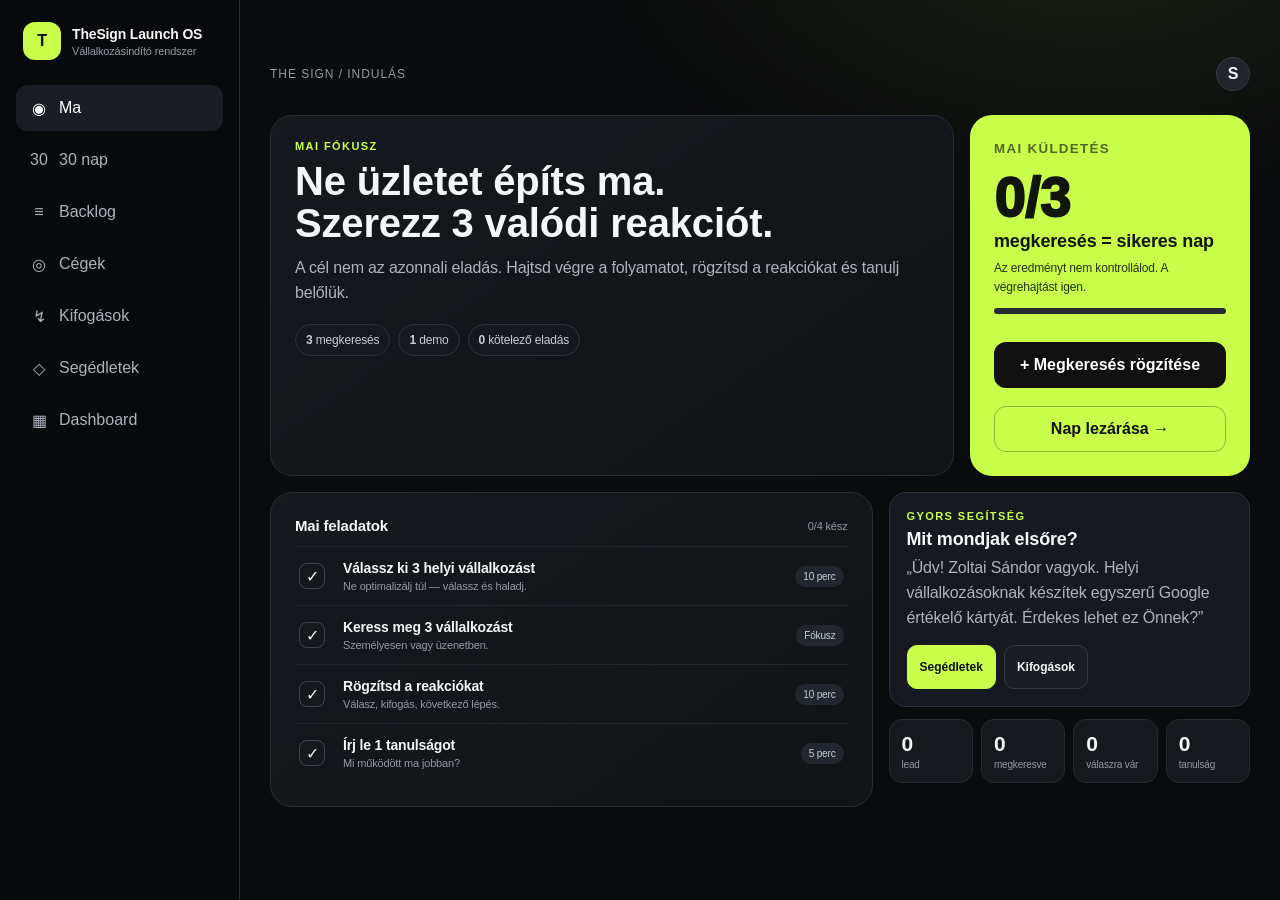
==== thesign-launch-os/index.html @ 96bec88f "Add safe deletion for company records" ====
<!doctype html>
<html lang="hu">
<head>
<meta charset="utf-8">
<meta name="viewport" content="width=device-width,initial-scale=1,viewport-fit=cover">
<meta name="theme-color" content="#0a0b0d">
<title>TheSign Launch OS</title>
<style>
:root{--bg:#0a0b0d;--panel:#121419;--panel2:#171a20;--line:#272c35;--text:#f5f6f7;--muted:#9299a5;--lime:#c9ff4a;--blue:#86a9ff;--red:#ff737b;--orange:#ffc078;--r:18px}
*{box-sizing:border-box;-webkit-tap-highlight-color:transparent}
html{background:var(--bg)}
body{margin:0;background:radial-gradient(900px 500px at 85% -8%,rgba(201,255,74,.08),transparent 58%),var(--bg);color:var(--text);font-family:Inter,-apple-system,BlinkMacSystemFont,"Segoe UI",sans-serif;letter-spacing:-.01em}
button{font:inherit;color:inherit;touch-action:manipulation}
.app{min-height:100vh;display:grid;grid-template-columns:240px minmax(0,1fr)}
.sidebar{position:sticky;top:0;height:100vh;border-right:1px solid var(--line);padding:22px 16px;background:rgba(8,9,11,.94)}
.brand{display:flex;align-items:center;gap:11px;margin:0 7px 25px}.logo{width:38px;height:38px;border-radius:12px;background:var(--lime);color:#0b0d0e;display:grid;place-items:center;font-weight:900}.brand b{font-size:14px}.brand small{display:block;color:var(--muted);font-size:11px;margin-top:2px}
.nav{display:flex;flex-direction:column;gap:6px}.nav button{border:0;background:transparent;text-align:left;padding:12px 13px;border-radius:12px;color:#adb3bd;cursor:pointer;display:flex;align-items:center;gap:10px;min-height:46px}.nav button.active{background:#1a1e24;color:#fff}.nav .ico{width:20px;text-align:center}
.main{width:100%;max-width:1420px;margin:auto;padding:24px 30px 60px}
.top{display:flex;justify-content:space-between;align-items:center;margin-bottom:24px}.crumb{font-size:12px;color:var(--muted);letter-spacing:.08em}.avatar{width:34px;height:34px;border:1px solid #343a45;border-radius:50%;display:grid;place-items:center;background:#20242b;font-weight:800}
.view{display:none}.view.active{display:block}
.hero{display:grid;grid-template-columns:minmax(0,1.45fr) minmax(280px,.55fr);gap:16px;margin-bottom:16px}
.card,.heroCard{background:linear-gradient(145deg,#15181d,#111316);border:1px solid var(--line);border-radius:22px;padding:24px}
.kicker{font-size:11px;font-weight:900;letter-spacing:.13em;text-transform:uppercase;color:var(--lime)}
h1{font-size:40px;line-height:1.04;margin:9px 0 12px}p{color:#adb3bd;line-height:1.55;margin:0}
.goal{background:var(--lime);color:#11150c;border-radius:22px;padding:24px;display:flex;flex-direction:column;justify-content:space-between}.goal small{font-weight:900;text-transform:uppercase;letter-spacing:.1em;opacity:.65}.goal .big{font-size:55px;font-weight:950;line-height:1;margin:14px 0 5px}.goal b{font-size:18px}.goal p{color:#273015;font-size:12px;margin-top:7px}.goal button{margin-top:10px;border:0;background:#111;color:white;border-radius:12px;padding:13px 15px;font-weight:850;cursor:pointer;min-height:46px}.goalActions{display:grid;gap:8px;margin-top:18px}.goal .secondary{background:transparent;color:#111;border:1px solid rgba(17,21,12,.3)}
.chips{display:flex;gap:8px;flex-wrap:wrap;margin-top:18px}.chip{font-size:12px;border:1px solid #2c313a;padding:8px 10px;border-radius:999px;color:#c8cdd5;background:#15191f}
.layout{display:grid;grid-template-columns:1.25fr .75fr;gap:16px}.sectionTitle{display:flex;justify-content:space-between;align-items:center;margin-bottom:12px}.sectionTitle h2{font-size:15px;margin:0}.sectionTitle span{font-size:11px;color:var(--muted)}
.task{display:grid;grid-template-columns:34px minmax(0,1fr) auto;gap:10px;align-items:center;padding:13px 4px;border-top:1px solid #20242b}.task:first-of-type{border-top:0}.check{width:26px;height:26px;border:1px solid #3c434e;border-radius:8px;background:#15181d;cursor:pointer;display:grid;place-items:center}.check.done{background:var(--lime);border-color:var(--lime);color:#111}.task.done .taskName{text-decoration:line-through;color:#777f8a}.taskName{font-size:14px;font-weight:720}.meta{font-size:11px;color:var(--muted);margin-top:4px}.tag{font-size:10px;padding:5px 8px;border-radius:999px;background:#22272f;color:#c7ccd4}
.help{background:#16191f;border:1px solid #2b3039;border-radius:17px;padding:17px}.help h3{margin:7px 0 6px;font-size:18px}.help .actions{display:flex;gap:8px;margin-top:15px}.btn{border:1px solid #333945;background:#1a1e24;border-radius:10px;padding:11px 12px;font-size:12px;font-weight:800;cursor:pointer;min-height:44px}.btn.primary{background:var(--lime);color:#111;border-color:var(--lime)}
.metrics{display:grid;grid-template-columns:repeat(4,1fr);gap:8px;margin-top:12px}.metric{background:#15181d;border:1px solid #252a32;border-radius:13px;padding:12px}.metric .n{font-size:21px;font-weight:900}.metric .t{font-size:10px;color:var(--muted);margin-top:3px}
.list{display:grid;gap:10px}.item{background:#14171c;border:1px solid #252a32;border-radius:15px;padding:15px}.item h3{font-size:14px;margin:0 0 6px}.item p{font-size:12px}.row{display:flex;justify-content:space-between;gap:12px;align-items:flex-start}.status{font-size:10px;padding:5px 8px;border-radius:999px;white-space:nowrap;background:#252a31;color:#bbc0c8}.status.hot{background:rgba(255,192,120,.12);color:var(--orange)}
.columns{display:grid;grid-template-columns:repeat(5,1fr);gap:10px}.col{background:#0f1115;border:1px solid #22262e;border-radius:16px;padding:11px;min-height:280px}.colhead{font-size:11px;font-weight:900;color:#cdd1d7;margin-bottom:10px}.lead{background:#15181d;border:1px solid #252a32;border-radius:13px;padding:12px;margin-bottom:8px}.lead h3{font-size:13px;margin:0 0 5px}.lead p{font-size:11px}
.grid3{display:grid;grid-template-columns:repeat(3,1fr);gap:10px}.quote{font-size:18px;font-weight:900;margin-bottom:8px}.response{margin-top:11px;padding-top:11px;border-top:1px solid #282d35;font-size:12px;line-height:1.5;color:#e2e6eb}.response b{color:var(--lime)}
.tool{cursor:pointer}.tool .go{color:var(--lime);font-size:11px;font-weight:900;margin-top:14px}.tool:hover{border-color:#3a414c}
.progress{display:grid;grid-template-columns:1fr 1fr;gap:14px}.bigProgress{font-size:48px;font-weight:950}.dashMetrics{display:grid;grid-template-columns:repeat(7,1fr);gap:10px;margin:14px 0}.dashMetric{background:#14171c;border:1px solid #252a32;border-radius:16px;padding:16px}.dashMetric .n{font-size:28px;font-weight:950}.dashMetric .t{font-size:11px;color:var(--muted);margin-top:4px}.cityGrid{display:grid;grid-template-columns:repeat(3,1fr);gap:10px}.cityCard{background:#111419;border:1px solid #252b34;border-radius:17px;padding:16px}.cityHead{display:flex;justify-content:space-between;gap:12px;align-items:center;margin-bottom:12px}.cityHead h3{margin:0;font-size:15px}.cityHead span{font-size:11px;color:var(--muted)}.cityStats{display:grid;grid-template-columns:repeat(6,1fr);gap:6px}.cityStat{background:#181c22;border-radius:10px;padding:9px 7px}.cityStat b{display:block;font-size:16px}.cityStat span{font-size:9px;color:#9299a5}.toolbar{display:flex;gap:8px;align-items:center;flex-wrap:wrap;margin-bottom:12px}.toolbar input,.toolbar select{background:#0f1216;color:#f5f6f7;border:1px solid #2d333d;border-radius:11px;padding:11px 12px;font:inherit;min-height:42px}.toolbar input{flex:1;min-width:180px}.leadTable{display:grid;gap:8px}.leadRow{display:grid;grid-template-columns:minmax(0,1.4fr) .8fr .8fr .8fr auto;gap:10px;align-items:center;background:#13161b;border:1px solid #252b33;border-radius:14px;padding:12px 13px}.leadRow strong{font-size:13px}.leadRow .sub{font-size:10px;color:var(--muted);margin-top:3px}.pill{font-size:10px;padding:5px 8px;border-radius:999px;background:#242a31;color:#c7cdd5;white-space:nowrap}.pill.waiting{background:rgba(134,169,255,.13);color:#a9c0ff}.pill.interested{background:rgba(201,255,74,.12);color:#d6ff79}.pill.no{background:rgba(255,115,123,.12);color:#ff959b}.pill.sold{background:rgba(201,255,74,.2);color:#e1ff9e}.followupBox{margin-top:14px}.empty{padding:20px;border:1px dashed #313741;border-radius:14px;color:#858d99;text-align:center;font-size:12px}.planWrap{display:grid;grid-template-columns:240px minmax(0,1fr);gap:14px}.planDays{display:grid;gap:7px;max-height:70vh;overflow:auto}.planDay{border:1px solid #272d36;background:#12151a;border-radius:12px;padding:11px;text-align:left;cursor:pointer}.planDay.active{border-color:var(--lime);background:#181d18}.planDay.done{opacity:.62}.planDay b{display:block;font-size:12px}.planDay span{font-size:10px;color:var(--muted)}.planDetail h2{margin:6px 0 8px;font-size:25px}.planChecklist{display:grid;gap:8px;margin-top:14px}.planCheck{display:flex;gap:10px;align-items:flex-start;background:#15191e;border:1px solid #292f38;border-radius:12px;padding:11px}.planCheck input{margin-top:3px}.phase{font-size:10px;color:var(--lime);font-weight:900;letter-spacing:.1em;text-transform:uppercase}.safetyGrid{display:grid;grid-template-columns:repeat(4,1fr);gap:10px}.safeCard{background:#14171c;border:1px solid #252b34;border-radius:15px;padding:15px}.safeCard b{display:block;font-size:13px;margin-bottom:5px}.safeCard span{font-size:11px;color:var(--muted)}.safeOk{color:var(--lime)!important}.safeWarn{color:var(--orange)!important}.backupActions{display:flex;gap:8px;flex-wrap:wrap;margin-top:12px}.backupActions .btn{min-width:130px}
.toast{position:fixed;right:20px;bottom:20px;background:#eff9d8;color:#162009;border-radius:12px;padding:12px 15px;font-size:12px;font-weight:900;opacity:0;transform:translateY(10px);transition:.2s;pointer-events:none;z-index:99}.toast.show{opacity:1;transform:none}.progressbar{height:6px;background:#242a32;border-radius:99px;overflow:hidden;margin-top:12px}.progressfill{height:100%;width:0;background:#111;border-radius:99px;transition:.25s}.iconBtn{border:1px solid #343a45;background:#171b21;color:#e8ebef;border-radius:10px;padding:9px 11px;font-size:11px;font-weight:800;cursor:pointer;min-height:40px}.iconBtn.danger{border-color:rgba(255,115,123,.35);color:#ff9ca2;background:rgba(255,115,123,.06)}.modalBack{position:fixed;inset:0;background:rgba(0,0,0,.68);backdrop-filter:blur(7px);z-index:80;display:none;align-items:flex-end;justify-content:center;padding:18px}.modalBack.open{display:flex}.modal{width:min(560px,100%);max-height:88vh;overflow:auto;background:#12151a;border:1px solid #303640;border-radius:22px;padding:20px;box-shadow:0 30px 90px rgba(0,0,0,.55)}.modal h2{margin:4px 0 8px;font-size:22px}.modal label{display:block;font-size:11px;color:#aeb5c0;margin:14px 0 6px}.modal input,.modal select,.modal textarea{width:100%;background:#0e1014;color:#f5f6f7;border:1px solid #303640;border-radius:11px;padding:12px;font:inherit;outline:none}.modal textarea{min-height:86px;resize:vertical}.modalActions{display:flex;gap:8px;justify-content:flex-end;margin-top:16px}.modalClose{background:transparent;border:1px solid #343a45}.modalSave{background:var(--lime);color:#10130b;border:0}.inlineActions{display:flex;gap:8px;flex-wrap:wrap;margin-top:12px}.miniNote{font-size:11px;color:#8f97a3;margin-top:8px}
@media(max-width:900px){
body{padding-bottom:calc(76px + env(safe-area-inset-bottom))}
.app{display:block}.sidebar{position:fixed;z-index:40;left:0;right:0;bottom:0;top:auto;height:calc(70px + env(safe-area-inset-bottom));padding:7px 6px env(safe-area-inset-bottom);border-right:0;border-top:1px solid var(--line);background:rgba(10,11,13,.97);backdrop-filter:blur(14px)}.brand{display:none}.nav{height:62px;display:grid;grid-template-columns:repeat(7,minmax(0,1fr));gap:2px;overflow:visible}.nav button{padding:5px 1px;min-height:54px;min-width:0;justify-content:center;border-radius:10px;flex-direction:column;gap:2px}.nav .ico{font-size:16px}.nav .label{display:block!important;font-size:8px;line-height:1;color:#9ca4af;white-space:nowrap}.nav button.active .label{color:#fff}.main{padding:16px 14px 18px}.top{margin-bottom:14px}.crumb{font-size:10px}h1{font-size:30px}.hero,.layout,.progress{grid-template-columns:1fr}.heroCard,.card,.goal{padding:18px;border-radius:18px}.goal .big{font-size:44px}.columns,.grid3{grid-template-columns:1fr 1fr}.task{grid-template-columns:34px minmax(0,1fr)}.task .tag{grid-column:2;justify-self:start}.metrics{grid-template-columns:repeat(2,1fr)}.dashMetrics{grid-template-columns:repeat(2,1fr)}.cityGrid{grid-template-columns:1fr}.cityStats{grid-template-columns:repeat(2,1fr)}.planWrap{grid-template-columns:1fr}.planDays{grid-template-columns:repeat(4,1fr);max-height:none}.safetyGrid{grid-template-columns:1fr}.leadRow{grid-template-columns:1fr}.leadRow .leadActions{grid-column:auto}.toolbar{align-items:stretch}.toolbar input,.toolbar select,.toolbar button{width:100%}.toast{left:14px;right:14px;bottom:calc(84px + env(safe-area-inset-bottom));text-align:center}
}
@media(max-width:520px){
.columns,.grid3{grid-template-columns:1fr}.planDays{grid-template-columns:repeat(3,1fr)}.nav .label{font-size:7.5px}.nav .ico{font-size:15px}
}
</style>
</head>
<body>
<div class="app">
<aside class="sidebar">
<div class="brand"><div class="logo">T</div><div class="txt"><b>TheSign Launch OS</b><small>Vállalkozásindító rendszer</small></div></div>
<nav class="nav">
<button class="active" data-view="today" aria-label="Ma"><span class="ico">◉</span><span class="label">Ma</span></button>
<button data-view="plan" aria-label="30 nap"><span class="ico">30</span><span class="label">30 nap</span></button><button data-view="backlog" aria-label="Backlog"><span class="ico">≡</span><span class="label">Backlog</span></button>
<button data-view="leads" aria-label="Cégek"><span class="ico">◎</span><span class="label">Cégek</span></button>
<button data-view="objections" aria-label="Kifogások"><span class="ico">↯</span><span class="label">Kifogások</span></button>
<button data-view="tools" aria-label="Segédletek"><span class="ico">◇</span><span class="label">Segédletek</span></button>
<button data-view="progress" aria-label="Dashboard"><span class="ico">▦</span><span class="label">Dashboard</span></button>
</nav>
</aside>
<main class="main">
<div class="top"><div class="crumb">THE SIGN / INDULÁS</div><div class="avatar">S</div></div>

<section class="view active" id="today">
<div class="hero">
<div class="heroCard"><div class="kicker">Mai fókusz</div><h1>Ne üzletet építs ma.<br>Szerezz 3 valódi reakciót.</h1><p>A cél nem az azonnali eladás. Hajtsd végre a folyamatot, rögzítsd a reakciókat és tanulj belőlük.</p><div class="chips"><span class="chip"><b>3</b> megkeresés</span><span class="chip"><b>1</b> demo</span><span class="chip"><b>0</b> kötelező eladás</span></div></div>
<div class="goal"><div><small>Mai küldetés</small><div class="big"><span id="outreachCount">0</span>/3</div><b>megkeresés = sikeres nap</b><p>Az eredményt nem kontrollálod. A végrehajtást igen.</p><div class="progressbar"><div id="missionFill" class="progressfill"></div></div></div><div class="goalActions"><button id="logOutreach">+ Megkeresés rögzítése</button><button id="closeDay" class="secondary">Nap lezárása →</button></div></div>
</div>
<div class="layout">
<div class="card"><div class="sectionTitle"><h2>Mai feladatok</h2><span id="taskCounter">0/4 kész</span></div>
<div class="task"><button class="check" aria-label="Feladat kész">✓</button><div><div class="taskName">Válassz ki 3 helyi vállalkozást</div><div class="meta">Ne optimalizálj túl — válassz és haladj.</div></div><span class="tag">10 perc</span></div>
<div class="task"><button class="check" aria-label="Feladat kész">✓</button><div><div class="taskName">Keress meg 3 vállalkozást</div><div class="meta">Személyesen vagy üzenetben.</div></div><span class="tag">Fókusz</span></div>
<div class="task"><button class="check" aria-label="Feladat kész">✓</button><div><div class="taskName">Rögzítsd a reakciókat</div><div class="meta">Válasz, kifogás, következő lépés.</div></div><span class="tag">10 perc</span></div>
<div class="task"><button class="check" aria-label="Feladat kész">✓</button><div><div class="taskName">Írj le 1 tanulságot</div><div class="meta">Mi működött ma jobban?</div></div><span class="tag">5 perc</span></div>
</div>
<div>
<div class="help"><div class="kicker">Gyors segítség</div><h3>Mit mondjak elsőre?</h3><p>„Üdv! Zoltai Sándor vagyok. Helyi vállalkozásoknak készítek egyszerű Google értékelő kártyát. Érdekes lehet ez Önnek?”</p><div class="actions"><button class="btn primary" data-go="tools">Segédletek</button><button class="btn" data-go="objections">Kifogások</button></div></div>
<div class="metrics"><div class="metric"><div class="n" id="metricLeads">12</div><div class="t">lead</div></div><div class="metric"><div class="n" id="metricOutreach">0</div><div class="t">megkeresve</div></div><div class="metric"><div class="n" id="metricWaiting">0</div><div class="t">válaszra vár</div></div><div class="metric"><div class="n" id="metricLessons">0</div><div class="t">tanulság</div></div></div>
</div>
</div>
</section>

<section class="view" id="plan">
<div class="heroCard" style="margin-bottom:14px"><div class="kicker">30 napos indulási terv</div><h1>Mindig tudd, mi a következő értelmes lépés.</h1><p>A terv a jelenlegi állapotodból indul: a termék működik, az árak megvannak, most a piacvalidáció és az első ismételhető értékesítési folyamat a cél.</p></div>
<div class="planWrap">
<div class="card"><div class="sectionTitle"><h2>Napok</h2><span id="planProgress">0/30</span></div><div id="planDays" class="planDays"></div></div>
<div class="card planDetail"><div class="phase" id="planPhase">Fázis</div><h2 id="planTitle">1. nap</h2><p id="planGoal"></p><div id="planChecklist" class="planChecklist"></div><div class="backupActions"><button id="planComplete" class="btn primary">Nap kész ✓</button><button id="planToBacklog" class="btn">Mai feladatok → Backlog</button></div></div>
</div>
</section>

<section class="view" id="backlog">
<div class="heroCard" style="margin-bottom:14px"><div class="kicker">Backlog</div><h1>Ami nem fért bele, nem kudarc.</h1><p>Itt parkol minden, amit nem akarsz elveszíteni, de ma nem kell elvégezned.</p></div>
<div class="card"><div class="sectionTitle"><h2>Nyitott feladatok</h2><button id="addBacklog" class="iconBtn">+ Új feladat</button></div><div class="list" id="backlogList">
<div class="item"><div class="row"><div><h3>Standard kártya végleges fotózása</h3><p>3 használható termékfotó természetes fényben.</p><div class="inlineActions"><button class="iconBtn toToday">→ Ma</button></div></div><span class="status hot">Következő</span></div></div>
<div class="item"><div class="row"><div><h3>3 mm-es sarokkerekítő beszerzése</h3><p>Gyártási minőség javítása; jelenleg nem blokkol.</p></div><span class="status">Később</span></div></div>
<div class="item"><div class="row"><div><h3>Egylapos árlista elkészítése</h3><p>Standard 4 990 Ft / Egyedi 6 990 Ft.</p><div class="inlineActions"><button class="iconBtn toToday">→ Ma</button></div></div><span class="status hot">Fontos</span></div></div>
<div class="item"><div class="row"><div><h3>Kifogásokból válasz-sablon</h3><p>Drága, megcsinálom magam, nem érdekel.</p></div><span class="status">Később</span></div></div>
</div></div>
</section>

<section class="view" id="leads">
<div class="heroCard" style="margin-bottom:14px"><div class="kicker">Vállalkozások</div><h1>Egy központi lista. Nulla dupla megkeresés.</h1><p>Rögzítsd a célpontot már a megkeresés előtt. A név + település kombináció alapján a rendszer kiszűri a duplikációkat.</p></div>
<div class="card">
<div class="sectionTitle"><h2>Vállalkozáslista</h2><button id="addLead" class="iconBtn">+ Új vállalkozás</button></div>
<div class="toolbar"><input id="leadSearch" placeholder="Keresés név vagy település alapján…"><select id="leadCityFilter"><option value="">Minden település</option></select><select id="leadStatusFilter"><option value="">Minden státusz</option><option value="new">Új</option><option value="waiting">Válaszra vár</option><option value="later">Follow-up</option><option value="interested">Érdekli / demo</option><option value="no">Nem érdeklődik</option><option value="sold">Megrendelte</option></select></div>
<div id="leadList" class="leadTable"></div>
</div>
</section>

<section class="view" id="objections">
<div class="heroCard" style="margin-bottom:14px"><div class="kicker">Kifogáskönyvtár</div><h1>A „nem” adat. Nem ítélet.</h1><p>Értsd meg, mi lehet a mondat mögött, kérdezz vissza, és tudd, mikor kell lezárni.</p></div>
<div class="grid3">
<div class="item"><div class="quote">„Nem érdekel.”</div><p>Lehet reflex vagy valódi érdektelenség.</p><div class="response"><b>Válasz:</b> „Rendben. Egy gyors kérdés: maga a Google-értékelések gyűjtése nem fontos, vagy egyszerűen most nem aktuális?”</div></div>
<div class="item"><div class="quote">„Ez drága.”</div><p>Előbb derítsd ki, mihez képest.</p><div class="response"><b>Válasz:</b> „Értem. Mi lenne az az árszint, amit ön reálisnak érezne ezért?”</div></div>
<div class="item"><div class="quote">„Megcsinálom magam.”</div><p>Lehet, hogy tényleg meg tudja.</p><div class="response"><b>Válasz:</b> „Teljesen rendben. Nálam főleg azt fizeti meg, hogy készre kapja és ne kelljen vele foglalkoznia.”</div></div>
<div class="item"><div class="quote">„Humbug.”</div><p>Ne a sértő szóra reagálj.</p><div class="response"><b>Válasz:</b> „Értem. Mi az, ami ebből önnek humbugnak tűnik?”</div></div>
<div class="item"><div class="quote">„Van már QR-kódunk.”</div><p>Ez információ, nem vereség.</p><div class="response"><b>Válasz:</b> „Szuper. Mennyire használják ténylegesen a vendégek?”</div></div>
<div class="item"><div class="quote">„Ne zaklasson.”</div><p>Itt nincs második kör.</p><div class="response"><b>Válasz:</b> „Rendben, elnézést a zavarásért. Nem keresem többet.”</div></div>
</div>
</section>

<section class="view" id="tools">
<div class="heroCard" style="margin-bottom:14px"><div class="kicker">Segédletek</div><h1>Pont azt kapd meg, amire most szükséged van.</h1><p>Checklist, szöveg, reakcióminta vagy rövid instrukció.</p></div>
<div class="grid3">
<div class="item tool"><h3>Első megkeresés — 30 mp</h3><p>Nyitómondat, kérdés és mikor állj meg.</p><div class="go">MEGNYITÁS →</div></div>
<div class="item tool"><h3>Google profil gyorscheck</h3><p>Nem SEO audit. Csak alapvető kontextus.</p><div class="go">CHECKLIST →</div></div>
<div class="item tool"><h3>Kifogáskezelő</h3><p>A leggyakoribb mondatok és természetes válaszok.</p><div class="go">MEGNYITÁS →</div></div>
<div class="item tool"><h3>Demo forgatókönyv</h3><p>20 másodperces NFC demo túleladás nélkül.</p><div class="go">MEGNYITÁS →</div></div>
<div class="item tool"><h3>Gyártási workflow</h3><p>Dahle 502 → 3 mm sarok → pozicionálás → hinge method.</p><div class="go">MEGNYITÁS →</div></div>
<div class="item tool"><h3>Napi lezárás</h3><p>3 kérdés, hogy a tapasztalat ne vesszen el.</p><div class="go">MEGNYITÁS →</div></div>
</div>
</section>

<section class="view" id="progress">
<div class="heroCard" style="margin-bottom:14px"><div class="kicker">Területi áttekintés</div><h1>Lásd, melyik településen hol tartasz.</h1><p>A teljes outreach egy helyen: lefedettség, státuszok, válaszra várók, érdeklődők és következő follow-upok.</p></div>
<div class="dashMetrics">
<div class="dashMetric"><div class="n" id="dashTotal">0</div><div class="t">összes vállalkozás</div></div>
<div class="dashMetric"><div class="n" id="dashContacted">0</div><div class="t">megkeresett</div></div>
<div class="dashMetric"><div class="n" id="dashWaiting">0</div><div class="t">válaszra vár</div></div>
<div class="dashMetric"><div class="n" id="dashInterested">0</div><div class="t">érdeklődik / demo</div></div>
<div class="dashMetric"><div class="n" id="dashSold">0</div><div class="t">megrendelés</div></div><div class="dashMetric"><div class="n" id="dashNo">0</div><div class="t">nem érdeklődik</div></div><div class="dashMetric"><div class="n" id="dashRate">0%</div><div class="t">érdeklődési ráta</div></div>
</div>
<div class="card" style="margin-bottom:14px"><div class="sectionTitle"><h2>Települések</h2><span id="cityCount">0 település</span></div><div id="cityDashboard" class="cityGrid"></div></div>
<div class="card followupBox"><div class="sectionTitle"><h2>Következő follow-upok</h2><span>ne vesszen el senki</span></div><div id="followupList" class="leadTable"></div></div>
<div class="card followupBox"><div class="sectionTitle"><h2>Adatbiztonság</h2><span id="backupStatus">helyi mentés</span></div>
<div class="safetyGrid">
<div class="safeCard"><b>Helyi adatbázis</b><span id="idbStatus">Ellenőrzés…</span></div>
<div class="safeCard"><b>Tartós tárhely</b><span id="persistStatus">Ellenőrzés…</span></div>
<div class="safeCard"><b>Automatikus snapshot</b><span id="snapshotStatus">Ellenőrzés…</span></div>
<div class="safeCard"><b>GitHub adatvédelem</b><span class="safeOk">Az üzleti adatok nem kerülnek GitHubra</span></div>
</div>
<div class="backupActions"><button id="backupNow" class="btn primary">Backup letöltése</button><button id="restoreBackup" class="btn">Backup visszaállítása</button><button id="makeSnapshot" class="btn">Snapshot most</button></div>
<input id="restoreFile" type="file" accept="application/json,.json" hidden>
</div>
</section>
</main>
</div>
<div class="modalBack" id="outreachModal"><div class="modal">
<div class="kicker">Megkeresés rögzítése</div><h2>Mi történt?</h2>
<label>Vállalkozás</label><input id="outBusiness" placeholder="pl. Minta Fodrászat"><label>Település</label><input id="outCity" list="cityOptions" autocomplete="off" placeholder="pl. Szarvas">
<label>Megkeresés módja</label><select id="outChannel"><option value="personal">Személyesen</option><option value="email">E-mail</option><option value="messenger">Messenger</option><option value="phone">Telefon</option><option value="other">Egyéb</option></select><label>Státusz</label><select id="outResult"><option value="waiting">Válaszra vár</option><option value="no">Nem érdeklődik</option><option value="later">Később / follow-up</option><option value="interested">Érdekli / demo</option><option value="sold">Megrendelte</option></select><label>Follow-up dátum</label><input id="outFollowup" type="date">
<label>Kifogás / reakció</label><input id="outObjection" placeholder="pl. Drágának tűnik">
<label>Mit tanultál?</label><textarea id="outLesson" placeholder="Egy mondat is elég."></textarea>
<div class="modalActions"><button class="btn modalClose" data-close="outreachModal">Mégse</button><button class="btn modalSave" id="saveOutreach">Mentés</button></div>
</div></div>

<div class="modalBack" id="leadModal"><div class="modal">
<div class="kicker">Új vállalkozás</div><h2>Vedd fel a célpontlistára</h2>
<label>Vállalkozás neve</label><input id="leadBusiness" placeholder="pl. Aranyolló Fodrászat">
<label>Település</label><input id="leadCity" list="cityOptions" autocomplete="off" placeholder="pl. Gyomaendrőd">
<label>Kapcsolati csatorna / elérhetőség</label><input id="leadContact" placeholder="pl. Messenger / hello@pelda.hu">
<label>Megjegyzés</label><textarea id="leadNote" placeholder="Miért lehet jó célpont?"></textarea>
<div class="modalActions"><button class="btn modalClose" data-close="leadModal">Mégse</button><button class="btn modalSave" id="saveLead">Mentés</button></div>
</div></div>

<div class="modalBack" id="editLeadModal"><div class="modal">
<div class="kicker">Vállalkozás szerkesztése</div><h2>Adatok frissítése</h2>
<input id="editLeadId" type="hidden">
<label>Vállalkozás neve</label><input id="editLeadBusiness">
<label>Település</label><input id="editLeadCity" list="cityOptions" autocomplete="off">
<label>Kapcsolati csatorna / elérhetőség</label><input id="editLeadContact">
<label>Státusz</label><select id="editLeadStatus"><option value="new">Új</option><option value="waiting">Válaszra vár</option><option value="later">Follow-up</option><option value="interested">Érdekli / demo</option><option value="no">Nem érdeklődik</option><option value="sold">Megrendelte</option></select>
<label>Megjegyzés</label><textarea id="editLeadNote"></textarea>
<div class="modalActions"><button class="btn modalClose" data-close="editLeadModal">Mégse</button><button class="btn modalSave" id="saveLeadEdit">Mentés</button></div>
</div></div>

<div class="modalBack" id="dayModal"><div class="modal">
<div class="kicker">Napi lezárás</div><h2>3 perc. Ennyi elég.</h2>
<label>Mi ment ma jól?</label><textarea id="dayGood"></textarea>
<label>Mi volt nehéz?</label><textarea id="dayHard"></textarea>
<label>Mi legyen a holnapi első lépés?</label><textarea id="dayNext"></textarea>
<div class="modalActions"><button class="btn modalClose" data-close="dayModal">Mégse</button><button class="btn modalSave" id="saveDay">Nap lezárása</button></div>
</div></div>

<div class="modalBack" id="simpleModal"><div class="modal">
<div class="kicker" id="simpleKicker">Segédlet</div><h2 id="simpleTitle">Segédlet</h2><div id="simpleBody"></div>
<div class="modalActions"><button class="btn modalSave" data-close="simpleModal">Bezárás</button></div>
</div></div>

<datalist id="cityOptions"></datalist><div id="toast" class="toast">Mentve ✓</div>
<script>
(function(){
const nav=[...document.querySelectorAll(".nav button")], views=[...document.querySelectorAll(".view")], toast=document.getElementById("toast");
const state=JSON.parse(localStorage.getItem("ts_state")||'{"outreach":[],"days":[],"backlog":[],"leads":[]}');
state.outreach=state.outreach||[]; state.days=state.days||[]; state.backlog=state.backlog||[]; state.leads=state.leads||[]; state.plan=state.plan||{current:1,completed:[],checks:{}};
const PLAN=[
{p:"Alapok",t:"Ajánlat véglegesítése",g:"A termék, ár és ígéret legyen egyértelmű.",c:["Standard kártya: 4 990 Ft","Egyedi kártya: 6 990 Ft","Írd le egy mondatban, mit kap az ügyfél"]},
{p:"Piac",t:"Első céltelepülés és 10 vállalkozás",g:"Kezdj fókuszált listával, ne végtelen kutatással.",c:["Válaszd ki az első települést","Rögzíts 10 vállalkozást az appban","Ellenőrizd, nincs duplikáció"]},
{p:"Piac",t:"3 személyre szabott megközelítés",g:"Készülj három valós megkeresésre.",c:["Válassz 3 céget","Nézd meg röviden a Google profiljukat","Írj 1-1 személyes nyitómondatot"]},
{p:"Értékesítés",t:"Első 3 megkeresés",g:"A cél reakciót szerezni, nem bizonyítani.",c:["3 megkeresés","Csatorna rögzítése","Minden reakció státuszolása"]},
{p:"Tanulás",t:"Első visszajelzések feldolgozása",g:"Nézd meg, milyen mondatok és kifogások ismétlődnek.",c:["Kifogások összegyűjtése","1 tanulság leírása","Nyitómondat finomítása"]},
{p:"Értékesítés",t:"Második outreach kör",g:"Újabb 3 vállalkozás, a tanulságokkal javítva.",c:["3 új megkeresés","Follow-upok beállítása","Státuszok frissítése"]},
{p:"Review",t:"Heti mini review",g:"Az első hétből legyen használható rendszer.",c:["Megkeresések száma","Válaszok száma","Leggyakoribb kifogás","Következő hét fókusza"]},
{p:"Piac",t:"Második település előkészítése",g:"Kezdd bővíteni a területi lefedettséget.",c:["Település kiválasztása","10 új célpont","Duplikáció ellenőrzése"]},
{p:"Értékesítés",t:"Írásos megkeresések tesztje",g:"Teszteld az e-mail / Messenger csatornát.",c:["3 írásos megkeresés","Válaszra vár státusz","Follow-up dátum"]},
{p:"Értékesítés",t:"Személyes / telefonos teszt",g:"Hasonlítsd össze a csatornákat.",c:["2-3 megkeresés","Csatorna pontos rögzítése","Reakciók összevetése"]},
{p:"Termék",t:"Demo csiszolása",g:"20 másodperc alatt érthető legyen a termék.",c:["NFC bemutató","QR fallback","Zárómondat gyakorlása"]},
{p:"Bizalom",t:"Termékfotó és egyszerű sales lap",g:"Legyen egy kulturált vizuális anyagod.",c:["3 jó termékfotó","Rövid előnylista","Árak feltüntetése"]},
{p:"Follow-up",t:"Első follow-up nap",g:"Ne vesszen el az, aki nem válaszolt.",c:["Esedékes follow-upok","Rövid emlékeztető","Státusz frissítése"]},
{p:"Review",t:"2. heti review",g:"Település és csatorna alapján nézd az adatot.",c:["Érdeklődési ráta","Válaszarány","Legjobb csatorna","Következő fókusz"]},
{p:"Értékesítés",t:"Első komoly érdeklődő lezárása",g:"Következő konkrét lépés legyen, ne lebegjen.",c:["Demo / kérdések","Ár megerősítése","Döntési következő lépés"]},
{p:"Kifogások",t:"Ár-kifogások elemzése",g:"Különítsd el az árproblémát az értékproblémától.",c:["3 árkifogás visszanézése","Válasz finomítása","Ne diszkontálj reflexből"]},
{p:"Piac",t:"Harmadik település",g:"Bővíts, de tartsd meg a rendszert.",c:["10 célpont","Település-autocomplete használata","Prioritás kiválasztása"]},
{p:"Értékesítés",t:"Nagyobb outreach kör",g:"5 megkeresés egy nap alatt.",c:["5 megkeresés","Minden státusz rögzítése","Napi tanulság"]},
{p:"Follow-up",t:"Válaszra várók takarítása",g:"Ne maradjon elfelejtett lead.",c:["Minden várakozó átnézése","Follow-up dátum","Nem relevánsak lezárása"]},
{p:"Ügyfél",t:"Első megrendelés workflow",g:"A vásárlás után is legyen folyamat.",c:["Adatok bekérése","Kártya gyártása","NFC + QR teszt","Átadás"]},
{p:"Ügyfél",t:"Visszajelzés kérése",g:"Tanuld meg, milyen volt ügyfélként végigmenni a folyamaton.",c:["Rövid feedback","Mi volt világos?","Mi volt bizonytalan?"]},
{p:"Bizalom",t:"Mini esettanulmány",g:"Az első valós tapasztalatból legyen bizonyíték.",c:["Probléma","Megoldás","Ügyfél reakciója"]},
{p:"Ajánlás",t:"Referral teszt",g:"Kérdezd meg, ismer-e más vállalkozást, akinek hasznos lehet.",c:["1 ajánláskérés","Ajánlott lead rögzítése","Forrás megjelölése jegyzetben"]},
{p:"Review",t:"3. heti review",g:"Már adatból dönts a következő lépésekről.",c:["Települések összevetése","Érdeklődési ráta","Csatornák","Kifogások"]},
{p:"Optimalizálás",t:"Legjobb település duplázása",g:"Ahol jobb a reakció, ott menj mélyebbre.",c:["Hiányzó célpontok","5 új megkeresés","Follow-upok"]},
{p:"Optimalizálás",t:"Legjobb csatorna duplázása",g:"Használd többet azt, ami eddig működött.",c:["Csatorna kiválasztása","5 outreach","Eredmény összevetése"]},
{p:"Rendszer",t:"Gyártási folyamat standardizálása",g:"Az eladás után ne káosz legyen.",c:["Vágás","3 mm sarok","Pozicionálás","Teszt","Átadás"]},
{p:"Rendszer",t:"CRM takarítás",g:"Minden leadnek legyen értelmes státusza.",c:["Újak átnézése","Várakozók átnézése","Lezártak rendbetétele"]},
{p:"Pénz",t:"Árazás és margin review",g:"Nézd meg, hogy az ár valóban fenntartható-e.",c:["Anyagköltség","Időráfordítás","4 990 / 6 990 Ft értékelése","Ne változtass kevés adatból"]},
{p:"Döntés",t:"30 napos összegzés és következő ciklus",g:"Döntsd el, mit ismételsz a következő 30 napban.",c:["Összes megkeresés","Érdeklődési ráta","Megrendelések","Legjobb település","Legjobb csatorna","Következő 30 nap fókusza"]}
];

let DB=null;
function openDB(){return new Promise((resolve,reject)=>{const req=indexedDB.open("TheSignLaunchOS",1);req.onupgradeneeded=e=>{const db=e.target.result;if(!db.objectStoreNames.contains("state"))db.createObjectStore("state");if(!db.objectStoreNames.contains("snapshots"))db.createObjectStore("snapshots",{keyPath:"id"})};req.onsuccess=()=>{DB=req.result;resolve(DB)};req.onerror=()=>reject(req.error)})}
function idbPut(store,key,value){return new Promise((resolve,reject)=>{if(!DB)return resolve();const tx=DB.transaction(store,"readwrite");const st=tx.objectStore(store);const req=key===null?st.put(value):st.put(value,key);req.onsuccess=()=>resolve();req.onerror=()=>reject(req.error)})}
function idbGet(store,key){return new Promise((resolve,reject)=>{if(!DB)return resolve(null);const req=DB.transaction(store,"readonly").objectStore(store).get(key);req.onsuccess=()=>resolve(req.result||null);req.onerror=()=>reject(req.error)})}
function idbAll(store){return new Promise((resolve,reject)=>{if(!DB)return resolve([]);const req=DB.transaction(store,"readonly").objectStore(store).getAll();req.onsuccess=()=>resolve(req.result||[]);req.onerror=()=>reject(req.error)})}
async function makeSnapshot(label="auto"){const snap={id:Date.now(),at:new Date().toISOString(),label,data:JSON.parse(JSON.stringify(state))};await idbPut("snapshots",null,snap);const all=await idbAll("snapshots");if(all.length>40){all.sort((a,b)=>a.id-b.id);const tx=DB.transaction("snapshots","readwrite"),st=tx.objectStore("snapshots");all.slice(0,all.length-40).forEach(x=>st.delete(x.id))}updateSafety()}
async function mirrorState(){try{await idbPut("state","current",{at:new Date().toISOString(),data:state});const last=Number(localStorage.getItem("ts_last_snapshot")||0);if(Date.now()-last>21600000){await makeSnapshot("auto");localStorage.setItem("ts_last_snapshot",String(Date.now()))}}catch(e){console.warn(e)}}
async function initStorage(){try{await openDB();document.getElementById("idbStatus").textContent="Aktív · IndexedDB";document.getElementById("idbStatus").className="safeOk";const rec=await idbGet("state","current");if(rec&&rec.data){const localStamp=localStorage.getItem("ts_state_saved_at")||"";if(rec.at>localStamp){Object.keys(state).forEach(k=>delete state[k]);Object.assign(state,rec.data);localStorage.setItem("ts_state",JSON.stringify(state))}}if(navigator.storage&&navigator.storage.persist){const persisted=await navigator.storage.persisted();const granted=persisted||await navigator.storage.persist();document.getElementById("persistStatus").textContent=granted?"Engedélyezve":"A böngésző kezeli";document.getElementById("persistStatus").className=granted?"safeOk":"safeWarn"}else{document.getElementById("persistStatus").textContent="Nem támogatott ezen a böngészőn";document.getElementById("persistStatus").className="safeWarn"}await mirrorState();render()}catch(e){document.getElementById("idbStatus").textContent="Hiba · localStorage marad aktív";document.getElementById("idbStatus").className="safeWarn"}updateSafety()}
async function updateSafety(){try{const all=await idbAll("snapshots");const last=all.sort((a,b)=>b.id-a.id)[0];document.getElementById("snapshotStatus").textContent=last?new Date(last.at).toLocaleString("hu-HU"):"Még nincs";document.getElementById("snapshotStatus").className=last?"safeOk":"safeWarn"}catch{}}

function norm(s){return (s||"").toLowerCase().normalize("NFD").replace(/[\u0300-\u036f]/g,"").replace(/[^a-z0-9]+/g," ").trim()}
function knownCities(){return [...new Set(state.leads.map(x=>x.city).filter(Boolean))].sort((a,b)=>a.localeCompare(b,"hu"))}
function canonicalCity(raw){
  const v=(raw||"").trim(); if(!v) return "";
  const exact=knownCities().find(c=>norm(c)===norm(v)); if(exact) return exact;
  const prefix=knownCities().filter(c=>norm(c).startsWith(norm(v)));
  return prefix.length===1 ? prefix[0] : v;
}
function renderCityOptions(){
  const dl=document.getElementById("cityOptions"); if(!dl) return;
  dl.innerHTML=knownCities().map(c=>'<option value="'+esc(c)+'"></option>').join("");
}
function id(){return Date.now().toString(36)+Math.random().toString(36).slice(2,7)}
function esc(s){return String(s||"").replace(/[&<>"']/g,m=>({"&":"&amp;","<":"&lt;",">":"&gt;",'"':"&quot;","'":"&#039;"}[m]))}
function statusText(s){return ({new:"Új",waiting:"Válaszra vár",later:"Follow-up",interested:"Érdekli / demo",no:"Nem érdeklődik",sold:"Megrendelte"})[s]||"Új"}
function channelText(s){return ({personal:"Személyes",email:"E-mail",messenger:"Messenger",phone:"Telefon",other:"Egyéb"})[s]||""}
function save(){localStorage.setItem("ts_state",JSON.stringify(state));localStorage.setItem("ts_state_saved_at",new Date().toISOString());render();renderCityOptions();mirrorState()}
function ping(msg){toast.textContent=msg||"Mentve ✓";toast.classList.add("show");clearTimeout(window.__t);window.__t=setTimeout(()=>toast.classList.remove("show"),1700)}
function openView(v){nav.forEach(b=>b.classList.toggle("active",b.dataset.view===v));views.forEach(x=>x.classList.toggle("active",x.id===v));localStorage.setItem("ts_view",v);window.scrollTo(0,0)}
nav.forEach(b=>b.addEventListener("click",()=>openView(b.dataset.view)));
document.querySelectorAll("[data-go]").forEach(b=>b.addEventListener("click",()=>openView(b.dataset.go)));
function openModal(x){document.getElementById(x).classList.add("open")}
function closeModal(x){document.getElementById(x).classList.remove("open")}
document.querySelectorAll("[data-close]").forEach(b=>b.addEventListener("click",()=>closeModal(b.dataset.close)));
document.querySelectorAll(".modalBack").forEach(m=>m.addEventListener("click",e=>{if(e.target===m)m.classList.remove("open")}));

// Migrate earlier outreach into master lead registry once.
if(state.leads.length===0 && state.outreach.length){
 state.outreach.forEach(o=>state.leads.push({id:id(),business:o.business||"Korábbi megkeresés",city:o.city||"Nincs megadva",contact:"",note:"Migrált korábbi megkeresés",status:o.result||"waiting",channel:o.channel||"",followup:o.followup||"",lastContact:o.at||"",history:[o]}));
 localStorage.setItem("ts_state",JSON.stringify(state));
}
function findLead(business,city){const bn=norm(business),cn=norm(city);return state.leads.find(l=>norm(l.business)===bn&&norm(l.city)===cn)}
function addOrUpdateFromOutreach(item){
 let lead=findLead(item.business,item.city);
 if(!lead){lead={id:id(),business:item.business,city:item.city,contact:"",note:"",status:item.result,channel:item.channel,followup:item.followup,lastContact:item.at,history:[]};state.leads.push(lead)}
 lead.status=item.result;lead.channel=item.channel;lead.followup=item.followup;lead.lastContact=item.at;lead.history=lead.history||[];lead.history.push(item);return lead;
}

let selectedPlanDay=Math.min(30,Math.max(1,state.plan.current||1));
function renderPlan(){
 const wrap=document.getElementById("planDays");if(!wrap)return;
 wrap.innerHTML=PLAN.map((d,i)=>{const n=i+1,done=state.plan.completed.includes(n);return '<button class="planDay '+(selectedPlanDay===n?"active ":"")+(done?"done":"")+'" data-day="'+n+'"><b>'+n+'. nap</b><span>'+esc(d.t)+'</span></button>'}).join("");
 document.getElementById("planProgress").textContent=state.plan.completed.length+"/30 kész";
 const d=PLAN[selectedPlanDay-1];document.getElementById("planPhase").textContent=d.p;document.getElementById("planTitle").textContent=selectedPlanDay+". nap · "+d.t;document.getElementById("planGoal").textContent=d.g;
 document.getElementById("planChecklist").innerHTML=d.c.map((x,j)=>{const k=selectedPlanDay+"_"+j,checked=!!state.plan.checks[k];return '<label class="planCheck"><input type="checkbox" class="planChk" data-k="'+k+'" '+(checked?"checked":"")+'> <span>'+esc(x)+'</span></label>'}).join("");
 document.querySelectorAll(".planDay").forEach(b=>b.addEventListener("click",()=>{selectedPlanDay=Number(b.dataset.day);renderPlan()}));
 document.querySelectorAll(".planChk").forEach(x=>x.addEventListener("change",()=>{state.plan.checks[x.dataset.k]=x.checked;save()}));
 document.getElementById("planComplete").textContent=state.plan.completed.includes(selectedPlanDay)?"Kész nap visszanyitása":"Nap kész ✓";
}
function render(){
 const n=state.outreach.length, waiting=state.leads.filter(x=>x.status==="waiting").length, interested=state.leads.filter(x=>x.status==="interested"||x.status==="sold").length;
 document.getElementById("outreachCount").textContent=Math.min(n,3);document.getElementById("missionFill").style.width=Math.min(100,n/3*100)+"%";
 document.getElementById("metricOutreach").textContent=n;document.getElementById("metricWaiting").textContent=waiting;document.getElementById("metricLessons").textContent=state.outreach.filter(x=>x.lesson&&x.lesson.trim()).length;document.getElementById("metricLeads").textContent=state.leads.length;
 const checks=[...document.querySelectorAll(".check")],done=checks.filter(b=>b.classList.contains("done")).length;document.getElementById("taskCounter").textContent=done+"/"+checks.length+" kész";
 renderBacklog();renderLeads();renderDashboard();renderPlan();
}
document.querySelectorAll(".check").forEach((b,i)=>{const k="ts_task_"+i;if(localStorage.getItem(k)==="1"){b.classList.add("done");b.closest(".task").classList.add("done")}b.addEventListener("click",()=>{const d=b.classList.toggle("done");b.closest(".task").classList.toggle("done",d);localStorage.setItem(k,d?"1":"0");render();ping(d?"Feladat kész ✓":"Visszaállítva")})});

document.getElementById("logOutreach").addEventListener("click",()=>openModal("outreachModal"));
document.getElementById("outChannel").addEventListener("change",e=>{if(e.target.value==="email"||e.target.value==="messenger")document.getElementById("outResult").value="waiting"});
["outCity","leadCity","editLeadCity"].forEach(id=>{
 const el=document.getElementById(id);
 el.addEventListener("focus",renderCityOptions);
 el.addEventListener("input",renderCityOptions);
 el.addEventListener("blur",()=>{const canon=canonicalCity(el.value);if(canon)el.value=canon});
});
document.getElementById("saveOutreach").addEventListener("click",()=>{
 const business=document.getElementById("outBusiness").value.trim(),city=canonicalCity(document.getElementById("outCity").value);
 if(!business||!city){ping("A vállalkozás és a település kötelező.");return}
 const item={business,city,channel:document.getElementById("outChannel").value,result:document.getElementById("outResult").value,followup:document.getElementById("outFollowup").value,objection:document.getElementById("outObjection").value.trim(),lesson:document.getElementById("outLesson").value.trim(),at:new Date().toISOString()};
 state.outreach.push(item);addOrUpdateFromOutreach(item);save();["outBusiness","outCity","outObjection","outLesson","outFollowup"].forEach(x=>document.getElementById(x).value="");closeModal("outreachModal");ping("Megkeresés rögzítve ✓");
});

document.getElementById("addLead").addEventListener("click",()=>openModal("leadModal"));
document.getElementById("saveLead").addEventListener("click",()=>{
 const business=document.getElementById("leadBusiness").value.trim(),city=canonicalCity(document.getElementById("leadCity").value);
 if(!business||!city){ping("A név és a település kötelező.");return}
 const dupe=findLead(business,city);if(dupe){ping("Már szerepel: "+dupe.business+" · "+dupe.city);return}
 state.leads.push({id:id(),business,city,contact:document.getElementById("leadContact").value.trim(),note:document.getElementById("leadNote").value.trim(),status:"new",channel:"",followup:"",lastContact:"",history:[]});
 ["leadBusiness","leadCity","leadContact","leadNote"].forEach(x=>document.getElementById(x).value="");save();closeModal("leadModal");ping("Vállalkozás felvéve ✓");
});

function renderLeads(){
 const list=document.getElementById("leadList"),q=norm(document.getElementById("leadSearch").value),city=document.getElementById("leadCityFilter").value,status=document.getElementById("leadStatusFilter").value;
 const cities=[...new Set(state.leads.map(x=>x.city).filter(Boolean))].sort((a,b)=>a.localeCompare(b,"hu"));
 const sel=document.getElementById("leadCityFilter"),cur=sel.value;sel.innerHTML='<option value="">Minden település</option>'+cities.map(x=>'<option>'+esc(x)+'</option>').join("");sel.value=cur;
 const rows=state.leads.filter(l=>(!q||norm(l.business+" "+l.city).includes(q))&&(!city||l.city===city)&&(!status||l.status===status)).sort((a,b)=>(a.city+a.business).localeCompare(b.city+b.business,"hu"));
 list.innerHTML=rows.length?rows.map(l=>'<div class="leadRow"><div><strong>'+esc(l.business)+'</strong><div class="sub">'+esc(l.contact||"Nincs elérhetőség rögzítve")+'</div></div><div>'+esc(l.city)+'</div><div><span class="pill '+esc(l.status)+'">'+statusText(l.status)+'</span></div><div>'+esc(channelText(l.channel)||"—")+'</div><div class="leadActions"><button class="iconBtn editLead" data-id="'+l.id+'">Szerkesztés</button> <button class="iconBtn contactLead" data-id="'+l.id+'">Megkeresés</button> <button class="iconBtn danger deleteLead" data-id="'+l.id+'">Törlés</button></div></div>').join(""):'<div class="empty">Nincs találat.</div>';
 document.querySelectorAll(".contactLead").forEach(b=>b.addEventListener("click",()=>{const l=state.leads.find(x=>x.id===b.dataset.id);document.getElementById("outBusiness").value=l.business;document.getElementById("outCity").value=l.city;openModal("outreachModal")}));
 document.querySelectorAll(".editLead").forEach(b=>b.addEventListener("click",()=>{const l=state.leads.find(x=>x.id===b.dataset.id);if(!l)return;document.getElementById("editLeadId").value=l.id;document.getElementById("editLeadBusiness").value=l.business||"";document.getElementById("editLeadCity").value=l.city||"";document.getElementById("editLeadContact").value=l.contact||"";document.getElementById("editLeadStatus").value=l.status||"new";document.getElementById("editLeadNote").value=l.note||"";openModal("editLeadModal")}));
 document.querySelectorAll(".deleteLead").forEach(b=>b.addEventListener("click",()=>{
   const l=state.leads.find(x=>x.id===b.dataset.id); if(!l)return;
   const ok=confirm('Biztosan törlöd ezt a vállalkozást?\n\n'+l.business+' · '+l.city+'\n\nA hozzá tartozó megkeresési előzmények is törlődnek.');
   if(!ok)return;
   state.leads=state.leads.filter(x=>x.id!==l.id);
   state.outreach=state.outreach.filter(o=>!(norm(o.business)===norm(l.business)&&norm(o.city)===norm(l.city)));
   save(); ping("Vállalkozás törölve ✓");
 }));
}
["leadSearch","leadCityFilter","leadStatusFilter"].forEach(id=>document.getElementById(id).addEventListener("input",renderLeads));

function renderDashboard(){
 const leads=state.leads,contacted=leads.filter(x=>x.status!=="new").length,waiting=leads.filter(x=>x.status==="waiting").length,interested=leads.filter(x=>x.status==="interested").length,sold=leads.filter(x=>x.status==="sold").length,no=leads.filter(x=>x.status==="no").length,decided=interested+sold+no,rate=decided?Math.round(((interested+sold)/decided)*100):0;
 document.getElementById("dashTotal").textContent=leads.length;document.getElementById("dashContacted").textContent=contacted;document.getElementById("dashWaiting").textContent=waiting;document.getElementById("dashInterested").textContent=interested;document.getElementById("dashSold").textContent=sold;document.getElementById("dashNo").textContent=no;document.getElementById("dashRate").textContent=rate+"%";
 const cities=[...new Set(leads.map(x=>x.city).filter(Boolean))].sort((a,b)=>a.localeCompare(b,"hu"));document.getElementById("cityCount").textContent=cities.length+" település";
 const wrap=document.getElementById("cityDashboard");
 wrap.innerHTML=cities.length?cities.map(city=>{const a=leads.filter(x=>x.city===city);const c=a.filter(x=>x.status!=="new").length,w=a.filter(x=>x.status==="waiting").length,i=a.filter(x=>x.status==="interested"||x.status==="sold").length,n=a.filter(x=>x.status==="no").length,d=i+n,r=d?Math.round((i/d)*100):0;return '<div class="cityCard"><div class="cityHead"><h3>'+esc(city)+'</h3><span>'+a.length+' vállalkozás</span></div><div class="cityStats"><div class="cityStat"><b>'+a.length+'</b><span>összes</span></div><div class="cityStat"><b>'+c+'</b><span>megkeresve</span></div><div class="cityStat"><b>'+w+'</b><span>vár</span></div><div class="cityStat"><b>'+i+'</b><span>érdeklődik</span></div><div class="cityStat"><b>'+n+'</b><span>nem érdekli</span></div><div class="cityStat"><b>'+r+'%</b><span>érdeklődési ráta</span></div></div></div>'}).join(""):'<div class="empty">Még nincs település rögzítve.</div>';
 const today=new Date().toISOString().slice(0,10);const fu=leads.filter(x=>x.followup&&x.status!=="sold"&&x.status!=="no").sort((a,b)=>a.followup.localeCompare(b.followup)).slice(0,8);
 document.getElementById("followupList").innerHTML=fu.length?fu.map(l=>'<div class="leadRow"><div><strong>'+esc(l.business)+'</strong><div class="sub">'+esc(l.city)+'</div></div><div>'+esc(l.followup)+'</div><div><span class="pill '+(l.followup<=today?"no":"waiting")+'">'+(l.followup<=today?"Esedékes":"Tervezett")+'</span></div><div>'+esc(channelText(l.channel)||"—")+'</div><div class="leadActions"><button class="iconBtn contactLeadDash" data-id="'+l.id+'">Megnyitás</button></div></div>').join(""):'<div class="empty">Nincs ütemezett follow-up.</div>';
 document.querySelectorAll(".contactLeadDash").forEach(b=>b.addEventListener("click",()=>{const l=state.leads.find(x=>x.id===b.dataset.id);document.getElementById("outBusiness").value=l.business;document.getElementById("outCity").value=l.city;openModal("outreachModal")}));
}

document.getElementById("saveLeadEdit").addEventListener("click",()=>{
 const lead=state.leads.find(x=>x.id===document.getElementById("editLeadId").value); if(!lead)return;
 const oldBusiness=lead.business, oldCity=lead.city;
 const business=document.getElementById("editLeadBusiness").value.trim(), city=canonicalCity(document.getElementById("editLeadCity").value);
 if(!business||!city){ping("A név és a település kötelező.");return}
 const dupe=state.leads.find(x=>x.id!==lead.id&&norm(x.business)===norm(business)&&norm(x.city)===norm(city));
 if(dupe){ping("Már szerepel: "+dupe.business+" · "+dupe.city);return}
 lead.business=business; lead.city=city; lead.contact=document.getElementById("editLeadContact").value.trim(); lead.status=document.getElementById("editLeadStatus").value; lead.note=document.getElementById("editLeadNote").value.trim();
 // Keep outreach history aligned so dashboard and history stay consistent.
 state.outreach.forEach(o=>{if(norm(o.business)===norm(oldBusiness)&&norm(o.city)===norm(oldCity)){o.business=business;o.city=city}});
 save(); closeModal("editLeadModal"); ping("Vállalkozás frissítve ✓");
});

document.getElementById("planComplete").addEventListener("click",()=>{const i=state.plan.completed.indexOf(selectedPlanDay);if(i>=0){state.plan.completed.splice(i,1)}else{state.plan.completed.push(selectedPlanDay);if(selectedPlanDay>=state.plan.current&&selectedPlanDay<30)state.plan.current=selectedPlanDay+1}save();ping(i>=0?"Nap visszanyitva":"Nap teljesítve ✓")});
document.getElementById("planToBacklog").addEventListener("click",()=>{const d=PLAN[selectedPlanDay-1];d.c.forEach(x=>state.backlog.push({title:x,note:selectedPlanDay+". nap · "+d.t}));save();ping("Feladatok a backlogban ✓")});

document.getElementById("closeDay").addEventListener("click",()=>{const last=state.days[state.days.length-1]||{};document.getElementById("dayGood").value=last.good||"";document.getElementById("dayHard").value=last.hard||"";document.getElementById("dayNext").value="";openModal("dayModal")});
document.getElementById("saveDay").addEventListener("click",()=>{state.days.push({good:document.getElementById("dayGood").value.trim(),hard:document.getElementById("dayHard").value.trim(),next:document.getElementById("dayNext").value.trim(),at:new Date().toISOString()});save();closeModal("dayModal");ping("Nap lezárva. Holnap innen folytatjuk.")});

const guides={"Első megkeresés — 30 mp":'<p><b>Nyitás:</b> „Üdv! Zoltai Sándor vagyok. Helyi vállalkozásoknak készítek egyszerű Google értékelő kártyát. Érdekes lehet ez Önnek?”</p><p class="miniNote">Ne töltsd ki a csendet. Hagyd válaszolni.</p>',"Google profil gyorscheck":'<p>☐ cégnév és cím rendben<br>☐ nyitvatartás naprakész<br>☐ van friss fotó<br>☐ működik a review link<br>☐ vannak megválaszolatlan vélemények</p><p class="miniNote">Ez nem SEO audit. Csak kontextus a beszélgetéshez.</p>',"Kifogáskezelő":'<p><b>Mechanika:</b> hallgasd meg → ismerd el → kérdezz vissza → válaszolj röviden → tudd, mikor zárd le.</p>',"Demo forgatókönyv":'<p>1. Tedd le a kártyát.<br>2. „Csak érintse ide a telefonját.”<br>3. Várd meg, míg megnyílik a review oldal.<br>4. Mondd: „Ennyi. Innen már a vendég dönt.”</p>',"Gyártási workflow":'<p>Dahle 502 → pontos méretre vágás → 3 mm sarokkerekítés → pozicionáló sablon → hinge method → simítás → NFC és QR teszt.</p>',"Napi lezárás":'<p>1. Mi ment jól?<br>2. Mi volt nehéz?<br>3. Mi a holnapi első lépés?</p><p class="miniNote">Nem kell hosszú naplót írni.</p>'};
document.querySelectorAll(".tool").forEach(t=>t.addEventListener("click",()=>{const title=t.querySelector("h3").textContent;document.getElementById("simpleTitle").textContent=title;document.getElementById("simpleBody").innerHTML=guides[title]||"<p>Segédlet készül.</p>";openModal("simpleModal")}));
document.getElementById("addBacklog").addEventListener("click",()=>{document.getElementById("simpleTitle").textContent="Új backlog feladat";document.getElementById("simpleBody").innerHTML='<label>Feladat</label><input id="newBacklogTitle" placeholder="Mit ne felejts el?"><label>Megjegyzés</label><input id="newBacklogNote" placeholder="Opcionális"><div class="modalActions"><button class="btn modalSave" id="saveBacklog">Hozzáadás</button></div>';openModal("simpleModal");setTimeout(()=>document.getElementById("saveBacklog").addEventListener("click",()=>{const title=document.getElementById("newBacklogTitle").value.trim();if(!title)return;state.backlog.push({title,note:document.getElementById("newBacklogNote").value.trim()});save();closeModal("simpleModal");ping("Backloghoz adva ✓")}),0)});
function renderBacklog(){const list=document.getElementById("backlogList");list.querySelectorAll(".customBacklog").forEach(x=>x.remove());state.backlog.forEach((x,i)=>{const el=document.createElement("div");el.className="item customBacklog";el.innerHTML='<div class="row"><div><h3>'+esc(x.title)+'</h3><p>'+esc(x.note||"Saját feladat")+'</p><div class="inlineActions"><button class="iconBtn doneBacklog" data-i="'+i+'">Kész ✓</button></div></div><span class="status">Saját</span></div>';list.appendChild(el)});document.querySelectorAll(".doneBacklog").forEach(b=>b.addEventListener("click",()=>{state.backlog.splice(Number(b.dataset.i),1);save();ping("Feladat lezárva ✓")}))}
document.querySelectorAll(".toToday").forEach(b=>b.addEventListener("click",()=>{ping("Kijelölve mára ✓");openView("today")}));
document.getElementById("backupNow").addEventListener("click",()=>{const payload={app:"TheSign Launch OS",version:2,exportedAt:new Date().toISOString(),data:state};const blob=new Blob([JSON.stringify(payload,null,2)],{type:"application/json"});const a=document.createElement("a");a.href=URL.createObjectURL(blob);a.download="thesign-launch-os-backup-"+new Date().toISOString().slice(0,10)+".json";a.click();URL.revokeObjectURL(a.href);ping("Backup elkészült ✓")});
document.getElementById("restoreBackup").addEventListener("click",()=>document.getElementById("restoreFile").click());
document.getElementById("restoreFile").addEventListener("change",e=>{const file=e.target.files[0];if(!file)return;const r=new FileReader();r.onload=()=>{try{const obj=JSON.parse(r.result);const data=obj.data||obj;if(!data.leads||!data.outreach)throw new Error("invalid");Object.keys(state).forEach(k=>delete state[k]);Object.assign(state,data);state.plan=state.plan||{current:1,completed:[],checks:{}};save();makeSnapshot("restore");ping("Backup visszaállítva ✓")}catch{ping("Érvénytelen backup fájl")}};r.readAsText(file);e.target.value=""});
document.getElementById("makeSnapshot").addEventListener("click",async()=>{await makeSnapshot("manual");ping("Snapshot elkészült ✓")});

const last=localStorage.getItem("ts_view");if(last&&document.getElementById(last))openView(last);renderCityOptions();render();initStorage();
})();
</script>
</body>
</html>
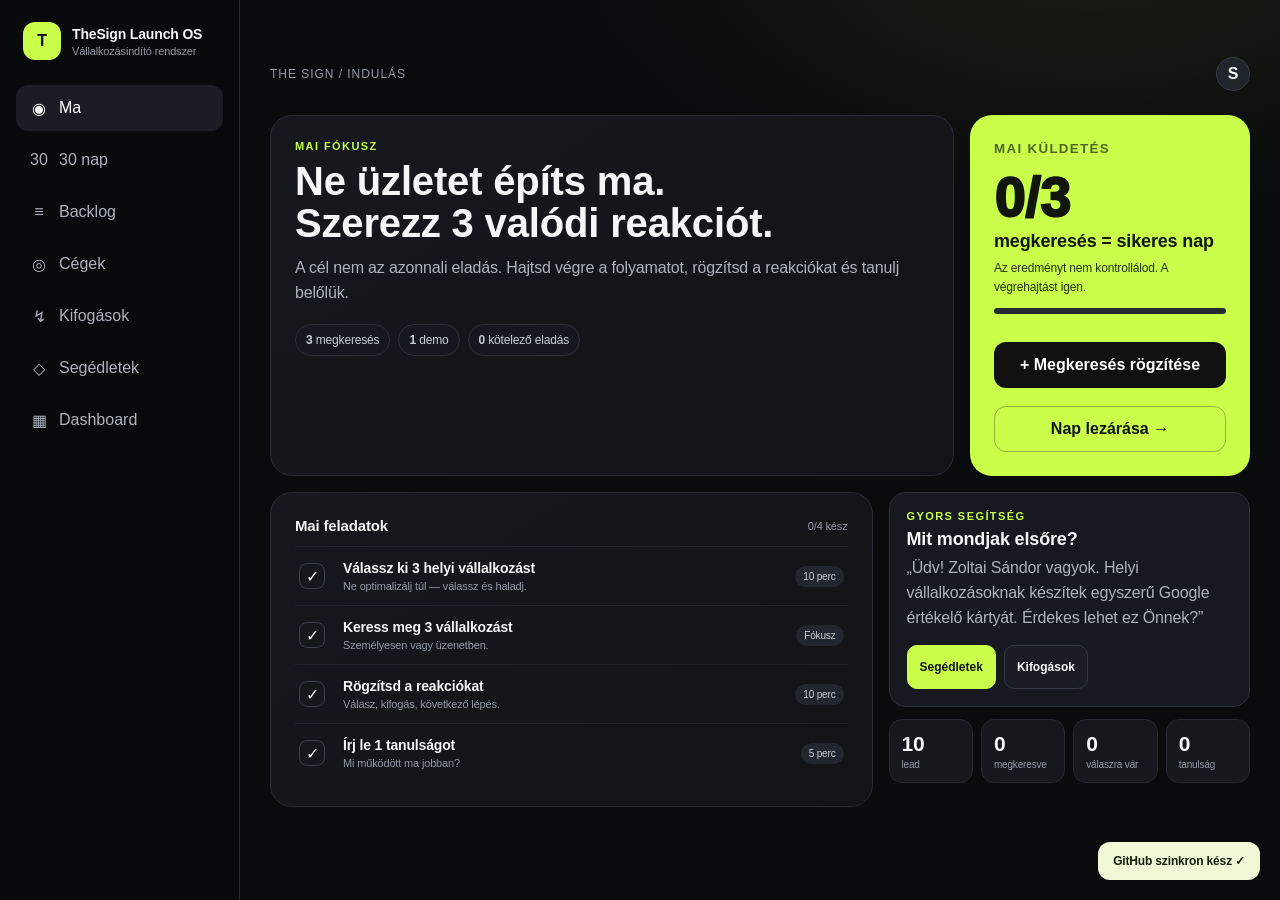
==== commit 60a155af: "Connect Launch OS to GitHub lead sync source" ====
--- a/thesign-launch-os/index.html
+++ b/thesign-launch-os/index.html
@@ -385,7 +385,64 @@
 document.getElementById("restoreFile").addEventListener("change",e=>{const file=e.target.files[0];if(!file)return;const r=new FileReader();r.onload=()=>{try{const obj=JSON.parse(r.result);const data=obj.data||obj;if(!data.leads||!data.outreach)throw new Error("invalid");Object.keys(state).forEach(k=>delete state[k]);Object.assign(state,data);state.plan=state.plan||{current:1,completed:[],checks:{}};save();makeSnapshot("restore");ping("Backup visszaállítva ✓")}catch{ping("Érvénytelen backup fájl")}};r.readAsText(file);e.target.value=""});
 document.getElementById("makeSnapshot").addEventListener("click",async()=>{await makeSnapshot("manual");ping("Snapshot elkészült ✓")});
 
-const last=localStorage.getItem("ts_view");if(last&&document.getElementById(last))openView(last);renderCityOptions();render();initStorage();
+
+async function syncRemoteLeads(){
+ try{
+  const res=await fetch("data/leads.json?v="+Date.now(),{cache:"no-store"});
+  if(!res.ok)throw new Error("HTTP "+res.status);
+  const payload=await res.json();
+  const remoteLeads=Array.isArray(payload.leads)?payload.leads:[];
+  let changed=false;
+  for(const r of remoteLeads){
+   if(!r||!r.business||!r.city)continue;
+   const city=canonicalCity(r.city)||r.city;
+   let lead=(r.remoteId&&state.leads.find(x=>x.remoteId===r.remoteId))||findLead(r.business,city);
+   const existed=!!lead;
+   if(!lead){
+    lead={id:id(),business:r.business,city,contact:"",note:"",status:"new",channel:"",followup:"",lastContact:"",history:[]};
+    state.leads.push(lead);
+    changed=true;
+   }
+   const remoteStamp=r.updatedAt||payload.updatedAt||"";
+   const remoteTime=Date.parse(remoteStamp)||0;
+   const appliedTime=Date.parse(lead.remoteUpdatedAt||"")||0;
+   const firstLink=!lead.remoteId;
+   if(firstLink){
+    lead.remoteId=r.remoteId||lead.remoteId||"";
+    lead.remoteUpdatedAt=remoteStamp||lead.remoteUpdatedAt||"";
+    if(r.category&&!lead.category)lead.category=r.category;
+    if(r.contact&&!lead.contact)lead.contact=r.contact;
+    if(r.publicNote&&!lead.note)lead.note=r.publicNote;
+    if(!existed){
+     if(r.status)lead.status=r.status;
+     if(r.channel)lead.channel=r.channel;
+     if(r.followup)lead.followup=r.followup;
+     if(r.lastContact)lead.lastContact=r.lastContact;
+    }
+    changed=true;
+    continue;
+   }
+   if(remoteTime>appliedTime){
+    if(r.business)lead.business=r.business;
+    if(city)lead.city=city;
+    if(r.category!==undefined)lead.category=r.category;
+    if(r.contact!==undefined)lead.contact=r.contact;
+    if(r.publicNote!==undefined)lead.note=r.publicNote;
+    if(r.status!==undefined)lead.status=r.status||"new";
+    if(r.channel!==undefined)lead.channel=r.channel||"";
+    if(r.followup!==undefined)lead.followup=r.followup||"";
+    if(r.lastContact!==undefined)lead.lastContact=r.lastContact||"";
+    lead.remoteUpdatedAt=remoteStamp;
+    changed=true;
+   }
+  }
+  if(changed){save();ping("GitHub szinkron kész ✓")}
+ }catch(err){
+  console.warn("Remote lead sync failed",err);
+ }
+}
+
+const last=localStorage.getItem("ts_view");if(last&&document.getElementById(last))openView(last);renderCityOptions();render();initStorage();syncRemoteLeads();
 })();
 </script>
 </body>
